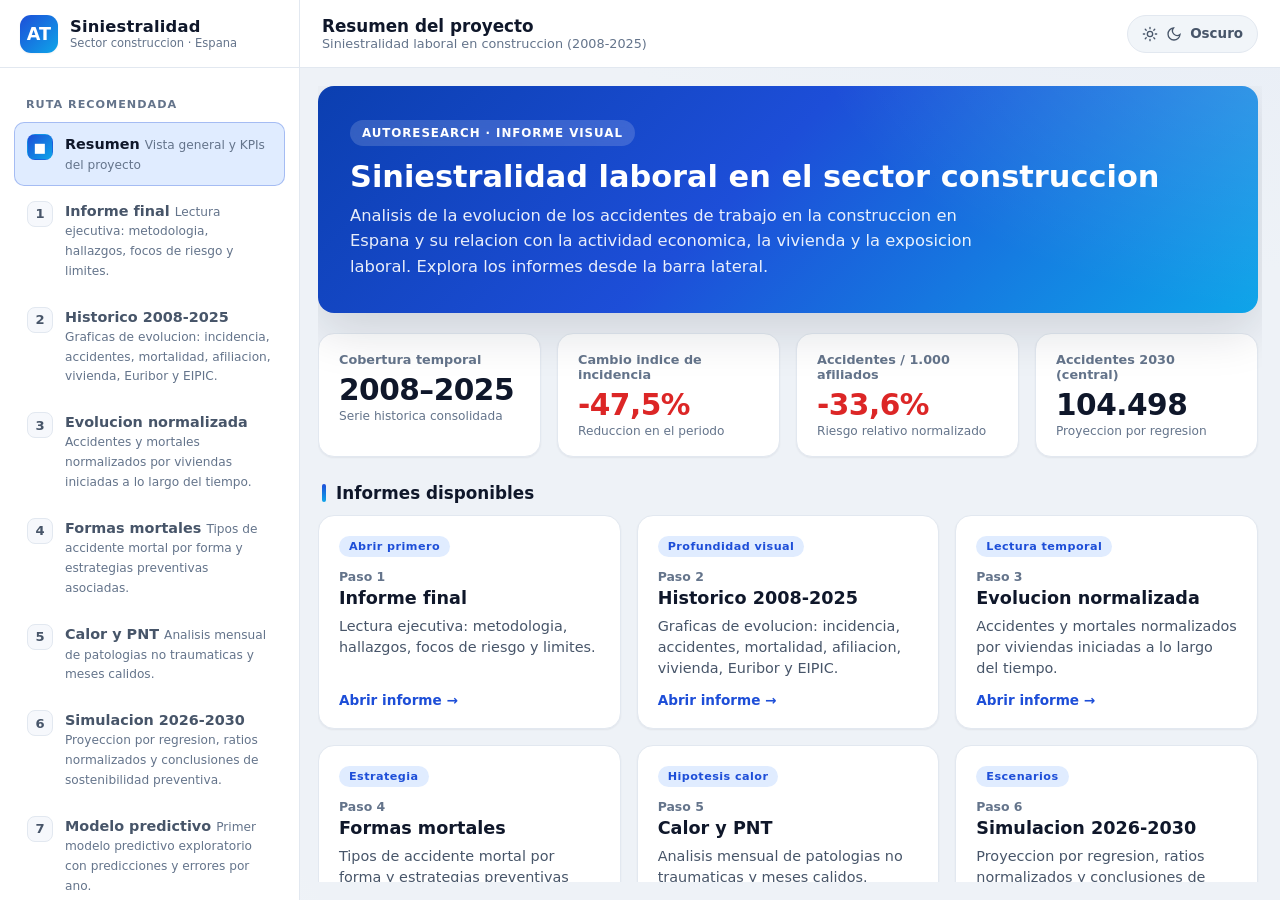
==== index.html @ 61ab3318 "Dashboard premium de siniestralidad en construccion (2008-2025)" ====
<!doctype html>
<html lang="es">
<head>
<meta charset="utf-8">
<meta name="viewport" content="width=device-width, initial-scale=1">
<title>Siniestralidad en Construccion | Dashboard</title>
<meta name="description" content="Dashboard de analisis de la siniestralidad laboral en el sector construccion en Espana (2008-2025).">
<link rel="stylesheet" href="assets/styles.css">
</head>
<body>
<div class="app">

  <!-- Marca -->
  <div class="brand">
    <div class="brand__logo">AT</div>
    <div>
      <div class="brand__name">Siniestralidad</div>
      <div class="brand__sub">Sector construccion &middot; Espana</div>
    </div>
  </div>

  <!-- Cabecera -->
  <header class="header">
    <button class="iconbtn iconbtn--icon menu-toggle" id="menu-toggle" aria-label="Abrir menu">
      <svg viewBox="0 0 24 24" fill="none" stroke="currentColor" stroke-width="2" stroke-linecap="round"><path d="M4 6h16M4 12h16M4 18h16"/></svg>
    </button>
    <div class="header__title">
      <h1 id="header-title">Resumen del proyecto</h1>
      <p id="header-sub">Siniestralidad laboral en construccion (2008-2025)</p>
    </div>
    <div class="header__spacer"></div>
    <button class="iconbtn" id="theme-toggle" aria-pressed="false" aria-label="Cambiar tema">
      <svg class="theme-sun" viewBox="0 0 24 24" fill="none" stroke="currentColor" stroke-width="2" stroke-linecap="round"><circle cx="12" cy="12" r="4"/><path d="M12 2v2M12 20v2M4.9 4.9l1.4 1.4M17.7 17.7l1.4 1.4M2 12h2M20 12h2M4.9 19.1l1.4-1.4M17.7 6.3l1.4-1.4"/></svg>
      <svg class="theme-moon" viewBox="0 0 24 24" fill="none" stroke="currentColor" stroke-width="2" stroke-linecap="round" hidden><path d="M21 12.8A9 9 0 1 1 11.2 3a7 7 0 0 0 9.8 9.8z"/></svg>
      <span class="theme-label">Oscuro</span>
    </button>
  </header>

  <!-- Barra lateral -->
  <aside class="sidebar" id="sidebar">
    <div class="nav-group__label">Ruta recomendada</div>
    <nav id="nav-list"></nav>
    <div class="sidebar__foot">
      Fuentes oficiales trazables: MITES, INSST, Seguridad Social, ISTAC, EIPIC y BCE.
      Version 1 &middot; base historica 2008-2025.
    </div>
  </aside>

  <!-- Contenido -->
  <main class="main">

    <!-- Vista: Resumen -->
    <section class="view overview" id="view-overview">
      <div class="hero">
        <span class="hero__tag">Autoresearch &middot; Informe visual</span>
        <h2>Siniestralidad laboral en el sector construccion</h2>
        <p>Analisis de la evolucion de los accidentes de trabajo en la construccion en Espana y su relacion con la actividad economica, la vivienda y la exposicion laboral. Explora los informes desde la barra lateral.</p>
      </div>

      <div class="kpis">
        <div class="kpi">
          <div class="kpi__label">Cobertura temporal</div>
          <div class="kpi__value">2008&ndash;2025</div>
          <div class="kpi__hint">Serie historica consolidada</div>
        </div>
        <div class="kpi">
          <div class="kpi__label">Cambio indice de incidencia</div>
          <div class="kpi__value neg">-47,5%</div>
          <div class="kpi__hint">Reduccion en el periodo</div>
        </div>
        <div class="kpi">
          <div class="kpi__label">Accidentes / 1.000 afiliados</div>
          <div class="kpi__value neg">-33,6%</div>
          <div class="kpi__hint">Riesgo relativo normalizado</div>
        </div>
        <div class="kpi">
          <div class="kpi__label">Accidentes 2030 (central)</div>
          <div class="kpi__value">104.498</div>
          <div class="kpi__hint">Proyeccion por regresion</div>
        </div>
      </div>

      <div class="section-title">Informes disponibles</div>
      <div class="cards" id="cards"></div>
    </section>

    <!-- Vista: Informe -->
    <section class="view viewer" id="view-report" hidden>
      <div class="viewer__bar">
        <span class="viewer__crumb">Informe / <b id="crumb-title">&mdash;</b></span>
        <div class="viewer__actions">
          <button class="iconbtn" id="open-new">
            <svg viewBox="0 0 24 24" fill="none" stroke="currentColor" stroke-width="2" stroke-linecap="round" stroke-linejoin="round"><path d="M14 3h7v7M10 14L21 3M21 14v5a2 2 0 0 1-2 2H5a2 2 0 0 1-2-2V5a2 2 0 0 1 2-2h5"/></svg>
            <span>Abrir aparte</span>
          </button>
          <button class="iconbtn iconbtn--icon" id="fullscreen" aria-label="Pantalla completa">
            <svg viewBox="0 0 24 24" fill="none" stroke="currentColor" stroke-width="2" stroke-linecap="round" stroke-linejoin="round"><path d="M8 3H5a2 2 0 0 0-2 2v3M16 3h3a2 2 0 0 1 2 2v3M8 21H5a2 2 0 0 1-2-2v-3M16 21h3a2 2 0 0 0 2-2v-3"/></svg>
          </button>
        </div>
      </div>
      <div class="viewer__frame-wrap">
        <div class="loader" id="loader"><div class="spinner"></div></div>
        <iframe id="report-frame" title="Informe" loading="lazy"></iframe>
      </div>
    </section>

  </main>

  <div class="backdrop" id="backdrop"></div>
</div>

<script src="assets/app.js"></script>
</body>
</html>
---- assets/styles.css ----
/* ============================================================
   Dashboard Premium - Siniestralidad en Construccion
   Sistema de diseno: variables, tema claro/oscuro, responsive
   ============================================================ */

:root {
  color-scheme: light;

  --bg: #eef2f7;
  --bg-grad-1: #e7edf6;
  --bg-grad-2: #f4f7fb;
  --surface: #ffffff;
  --surface-2: #f6f8fc;
  --surface-alt: #f1f5f9;
  --border: #e2e8f0;
  --border-strong: #cbd5e1;

  --text: #0f172a;
  --text-soft: #475569;
  --text-muted: #64748b;

  --brand: #1d4ed8;
  --brand-2: #0ea5e9;
  --brand-soft: #e0ecff;
  --accent: #f97316;
  --danger: #dc2626;

  --shadow-sm: 0 1px 2px rgba(15, 23, 42, .06);
  --shadow-md: 0 6px 20px rgba(15, 23, 42, .08);
  --shadow-lg: 0 18px 50px rgba(15, 23, 42, .14);

  --radius: 16px;
  --radius-sm: 10px;
  --sidebar-w: 300px;
  --header-h: 68px;

  --font: system-ui, -apple-system, "Segoe UI", Roboto, Helvetica, Arial, sans-serif;
}

[data-theme="dark"] {
  color-scheme: dark;

  --bg: #0a0f1c;
  --bg-grad-1: #0b1428;
  --bg-grad-2: #0a0f1c;
  --surface: #111a2e;
  --surface-2: #0f1729;
  --surface-alt: #172136;
  --border: #24304a;
  --border-strong: #33415f;

  --text: #e8eef8;
  --text-soft: #aab6cc;
  --text-muted: #7f8fab;

  --brand: #5b8cff;
  --brand-2: #38bdf8;
  --brand-soft: #16233f;
  --accent: #fb923c;
  --danger: #f87171;

  --shadow-sm: 0 1px 2px rgba(0, 0, 0, .4);
  --shadow-md: 0 8px 24px rgba(0, 0, 0, .45);
  --shadow-lg: 0 22px 60px rgba(0, 0, 0, .55);
}

* { box-sizing: border-box; }

html, body { height: 100%; }

body {
  margin: 0;
  font-family: var(--font);
  color: var(--text);
  background:
    radial-gradient(1200px 600px at 100% -10%, var(--bg-grad-1), transparent 60%),
    radial-gradient(900px 500px at -10% 110%, var(--bg-grad-2), transparent 55%),
    var(--bg);
  min-height: 100vh;
  -webkit-font-smoothing: antialiased;
  transition: background-color .3s ease, color .3s ease;
}

a { color: var(--brand); }

/* ---------------- Layout ---------------- */
.app {
  display: grid;
  grid-template-columns: var(--sidebar-w) 1fr;
  grid-template-rows: var(--header-h) 1fr;
  grid-template-areas:
    "brand header"
    "sidebar main";
  height: 100vh;
  overflow: hidden;
}

/* ---------------- Brand corner ---------------- */
.brand {
  grid-area: brand;
  display: flex;
  align-items: center;
  gap: 12px;
  padding: 0 20px;
  border-bottom: 1px solid var(--border);
  border-right: 1px solid var(--border);
  background: var(--surface);
}

.brand__logo {
  width: 38px; height: 38px;
  flex: 0 0 auto;
  border-radius: 11px;
  background: linear-gradient(135deg, var(--brand), var(--brand-2));
  display: grid; place-items: center;
  color: #fff; font-weight: 800; font-size: 1.1rem;
  box-shadow: var(--shadow-sm);
}

.brand__name { font-weight: 700; font-size: 1.02rem; letter-spacing: .2px; }
.brand__sub { font-size: .72rem; color: var(--text-muted); }

/* ---------------- Header ---------------- */
.header {
  grid-area: header;
  display: flex;
  align-items: center;
  gap: 14px;
  padding: 0 22px;
  background: var(--surface);
  border-bottom: 1px solid var(--border);
}

.header__title { display: flex; flex-direction: column; min-width: 0; }
.header__title h1 {
  margin: 0; font-size: 1.05rem; font-weight: 700;
  white-space: nowrap; overflow: hidden; text-overflow: ellipsis;
}
.header__title p { margin: 0; font-size: .8rem; color: var(--text-muted); }

.header__spacer { flex: 1 1 auto; }

.iconbtn {
  display: inline-flex; align-items: center; gap: 8px;
  height: 38px; padding: 0 14px;
  border: 1px solid var(--border);
  background: var(--surface-alt);
  color: var(--text-soft);
  border-radius: 999px;
  font: inherit; font-size: .84rem; font-weight: 600;
  cursor: pointer;
  transition: all .18s ease;
  white-space: nowrap;
}
.iconbtn:hover { border-color: var(--border-strong); color: var(--text); box-shadow: var(--shadow-sm); }
.iconbtn svg { width: 16px; height: 16px; }
.iconbtn--icon { padding: 0; width: 38px; justify-content: center; }

.menu-toggle { display: none; }

/* ---------------- Sidebar ---------------- */
.sidebar {
  grid-area: sidebar;
  background: var(--surface);
  border-right: 1px solid var(--border);
  overflow-y: auto;
  padding: 16px 14px 28px;
}

.nav-group__label {
  font-size: .7rem; font-weight: 700; letter-spacing: .09em;
  text-transform: uppercase; color: var(--text-muted);
  padding: 14px 12px 8px;
}

.nav-item {
  display: flex; align-items: flex-start; gap: 12px;
  width: 100%;
  padding: 11px 12px;
  margin: 3px 0;
  border: 1px solid transparent;
  border-radius: var(--radius-sm);
  background: transparent;
  color: var(--text-soft);
  font: inherit; text-align: left;
  cursor: pointer;
  transition: all .16s ease;
}
.nav-item:hover { background: var(--surface-alt); color: var(--text); }
.nav-item.is-active {
  background: var(--brand-soft);
  border-color: color-mix(in srgb, var(--brand) 30%, transparent);
  color: var(--text);
}
.nav-item.is-active .nav-item__num {
  background: linear-gradient(135deg, var(--brand), var(--brand-2));
  color: #fff; border-color: transparent;
}

.nav-item__num {
  flex: 0 0 auto;
  width: 26px; height: 26px;
  display: grid; place-items: center;
  border-radius: 8px;
  border: 1px solid var(--border);
  background: var(--surface-2);
  font-size: .82rem; font-weight: 700;
  color: var(--text-soft);
}
.nav-item__body { min-width: 0; }
.nav-item__title { font-size: .9rem; font-weight: 600; line-height: 1.25; }
.nav-item__desc { font-size: .76rem; color: var(--text-muted); margin-top: 2px; line-height: 1.3; }

.sidebar__foot {
  margin-top: 18px; padding: 14px 12px;
  border-top: 1px dashed var(--border);
  font-size: .74rem; color: var(--text-muted); line-height: 1.5;
}

/* ---------------- Main ---------------- */
.main {
  grid-area: main;
  position: relative;
  overflow: hidden;
  padding: 18px;
}

.view { height: 100%; }
.view[hidden] { display: none; }

/* ---------------- Overview (Resumen) ---------------- */
.overview {
  height: 100%;
  overflow-y: auto;
  padding-right: 4px;
}

.hero {
  position: relative;
  overflow: hidden;
  border-radius: var(--radius);
  padding: 34px 32px;
  color: #fff;
  background:
    radial-gradient(900px 500px at 110% -30%, rgba(255,255,255,.18), transparent 60%),
    linear-gradient(135deg, #0b3fb0 0%, #1d4ed8 45%, #0ea5e9 100%);
  box-shadow: var(--shadow-lg);
}
.hero__tag {
  display: inline-block;
  font-size: .74rem; font-weight: 700; letter-spacing: .08em; text-transform: uppercase;
  background: rgba(255,255,255,.16);
  padding: 6px 12px; border-radius: 999px;
  backdrop-filter: blur(4px);
}
.hero h2 { margin: 14px 0 8px; font-size: 1.9rem; line-height: 1.15; font-weight: 800; }
.hero p { margin: 0; max-width: 60ch; font-size: 1.02rem; line-height: 1.55; color: rgba(255,255,255,.9); }

.kpis {
  display: grid;
  grid-template-columns: repeat(auto-fit, minmax(210px, 1fr));
  gap: 16px;
  margin: 20px 0 8px;
}
.kpi {
  background: var(--surface);
  border: 1px solid var(--border);
  border-radius: var(--radius);
  padding: 18px 20px;
  box-shadow: var(--shadow-sm);
  transition: transform .18s ease, box-shadow .18s ease;
}
.kpi:hover { transform: translateY(-3px); box-shadow: var(--shadow-md); }
.kpi__label { font-size: .8rem; color: var(--text-muted); font-weight: 600; }
.kpi__value { font-size: 1.85rem; font-weight: 800; margin: 6px 0 2px; letter-spacing: -.5px; }
.kpi__value.pos { color: #16a34a; }
.kpi__value.neg { color: var(--danger); }
.kpi__hint { font-size: .76rem; color: var(--text-muted); }

.section-title {
  margin: 26px 4px 12px;
  font-size: 1.05rem; font-weight: 700;
  display: flex; align-items: center; gap: 10px;
}
.section-title::before {
  content: ""; width: 4px; height: 18px; border-radius: 3px;
  background: linear-gradient(180deg, var(--brand), var(--brand-2));
}

.cards {
  display: grid;
  grid-template-columns: repeat(auto-fill, minmax(260px, 1fr));
  gap: 16px;
  padding-bottom: 24px;
}
.card {
  display: flex; flex-direction: column;
  text-align: left;
  background: var(--surface);
  border: 1px solid var(--border);
  border-radius: var(--radius);
  padding: 20px;
  cursor: pointer;
  font: inherit; color: inherit;
  box-shadow: var(--shadow-sm);
  transition: transform .18s ease, box-shadow .18s ease, border-color .18s ease;
}
.card:hover { transform: translateY(-4px); box-shadow: var(--shadow-md); border-color: var(--border-strong); }
.card__badge {
  align-self: flex-start;
  font-size: .7rem; font-weight: 700; letter-spacing: .04em;
  color: var(--brand);
  background: var(--brand-soft);
  padding: 4px 10px; border-radius: 999px;
  margin-bottom: 12px;
}
.card__num { font-size: .78rem; font-weight: 700; color: var(--text-muted); }
.card h3 { margin: 4px 0 8px; font-size: 1.1rem; }
.card p { margin: 0; color: var(--text-soft); font-size: .9rem; line-height: 1.45; flex: 1 1 auto; }
.card__cta { margin-top: 14px; font-size: .85rem; font-weight: 700; color: var(--brand); }
.card__cta::after { content: " \2192"; }

/* ---------------- Report viewer ---------------- */
.viewer { height: 100%; display: flex; flex-direction: column; }
.viewer__bar {
  display: flex; align-items: center; gap: 12px;
  padding: 12px 16px;
  background: var(--surface);
  border: 1px solid var(--border);
  border-radius: var(--radius) var(--radius) 0 0;
}
.viewer__crumb { font-size: .8rem; color: var(--text-muted); }
.viewer__crumb b { color: var(--text); font-weight: 700; }
.viewer__actions { margin-left: auto; display: flex; gap: 8px; }

.viewer__frame-wrap {
  position: relative;
  flex: 1 1 auto;
  border: 1px solid var(--border);
  border-top: none;
  border-radius: 0 0 var(--radius) var(--radius);
  overflow: hidden;
  background: var(--surface-2);
}
.viewer iframe {
  width: 100%; height: 100%;
  border: 0; display: block;
  background: #fff;
}

.loader {
  position: absolute; inset: 0;
  display: grid; place-items: center;
  background: var(--surface-2);
  transition: opacity .25s ease;
}
.loader[hidden] { display: none; }
.spinner {
  width: 40px; height: 40px;
  border: 3px solid var(--border-strong);
  border-top-color: var(--brand);
  border-radius: 50%;
  animation: spin .8s linear infinite;
}
@keyframes spin { to { transform: rotate(360deg); } }

/* ---------------- Backdrop (mobile) ---------------- */
.backdrop {
  display: none;
  position: fixed; inset: 0;
  background: rgba(2, 6, 23, .5);
  z-index: 40;
}

/* ---------------- Responsive ---------------- */
@media (max-width: 900px) {
  .app {
    grid-template-columns: 1fr;
    grid-template-rows: var(--header-h) 1fr;
    grid-template-areas:
      "header"
      "main";
  }
  .brand { display: none; }
  .menu-toggle { display: inline-flex; }

  .sidebar {
    position: fixed;
    top: 0; left: 0; bottom: 0;
    width: min(84vw, var(--sidebar-w));
    z-index: 50;
    transform: translateX(-100%);
    transition: transform .28s ease;
    box-shadow: var(--shadow-lg);
  }
  .sidebar.is-open { transform: translateX(0); }
  .backdrop.is-open { display: block; }

  .hero { padding: 26px 22px; }
  .hero h2 { font-size: 1.5rem; }
  .main { padding: 12px; }
}

@media (max-width: 520px) {
  .header__title p { display: none; }
  .viewer__crumb { display: none; }
  .kpi__value { font-size: 1.5rem; }
}

@media (prefers-reduced-motion: reduce) {
  * { transition: none !important; animation: none !important; }
}
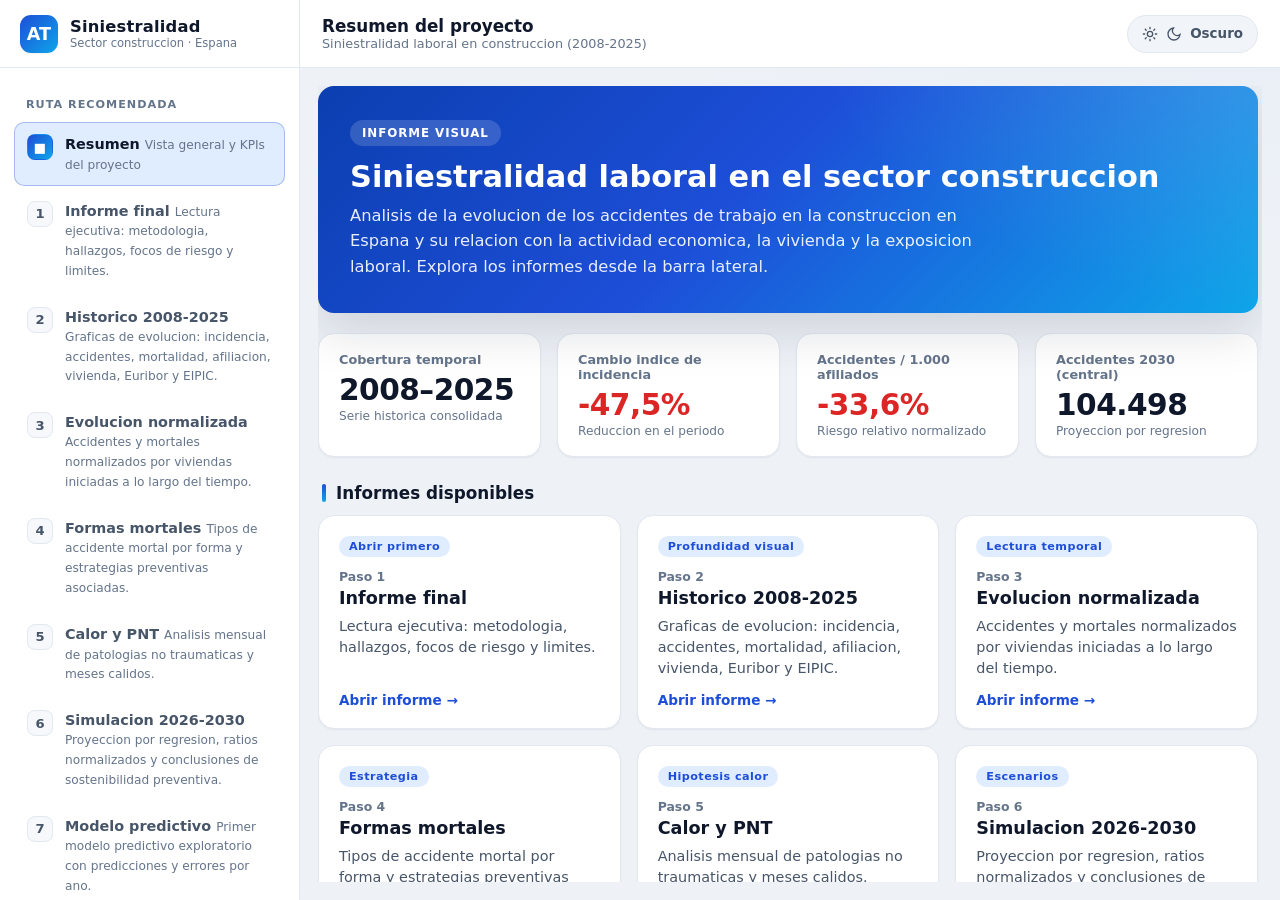
==== commit f4ab0e76: "Quitar seccion Pages del README y etiqueta Autoresearch del hero" ====
--- a/index.html
+++ b/index.html
@@ -52,7 +52,7 @@
     <!-- Vista: Resumen -->
     <section class="view overview" id="view-overview">
       <div class="hero">
-        <span class="hero__tag">Autoresearch &middot; Informe visual</span>
+        <span class="hero__tag">Informe visual</span>
         <h2>Siniestralidad laboral en el sector construccion</h2>
         <p>Analisis de la evolucion de los accidentes de trabajo en la construccion en Espana y su relacion con la actividad economica, la vivienda y la exposicion laboral. Explora los informes desde la barra lateral.</p>
       </div>
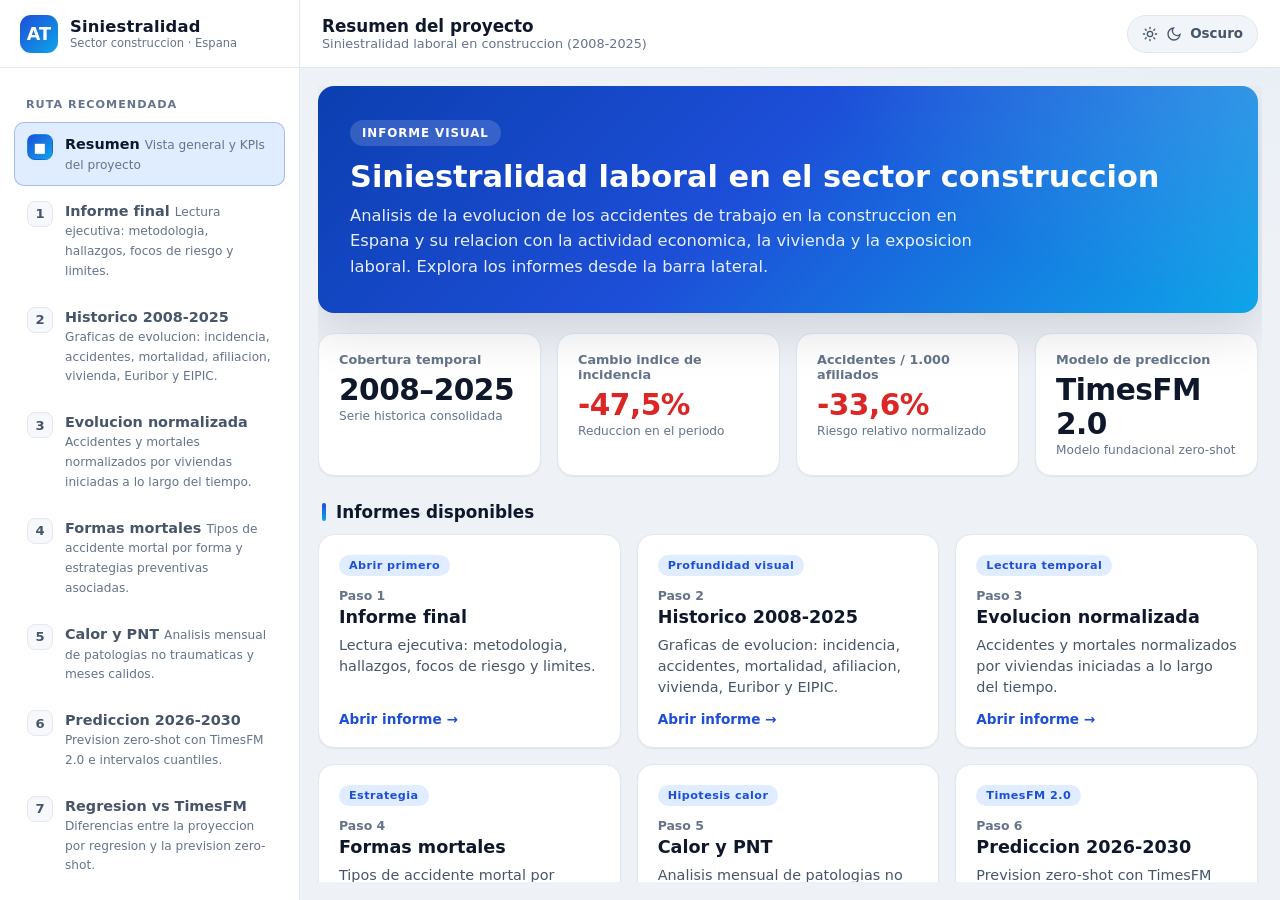
==== commit 2b142b55: "chore: Subir trabajo local pendiente antes de migrar de equipo Co-Authored-By: Claude Opus 5.5 <nore" ====
--- a/index.html
+++ b/index.html
@@ -74,9 +74,9 @@
           <div class="kpi__hint">Riesgo relativo normalizado</div>
         </div>
         <div class="kpi">
-          <div class="kpi__label">Accidentes 2030 (central)</div>
-          <div class="kpi__value">104.498</div>
-          <div class="kpi__hint">Proyeccion por regresion</div>
+          <div class="kpi__label">Modelo de prediccion</div>
+          <div class="kpi__value">TimesFM 2.0</div>
+          <div class="kpi__hint">Modelo fundacional zero-shot</div>
         </div>
       </div>
 
